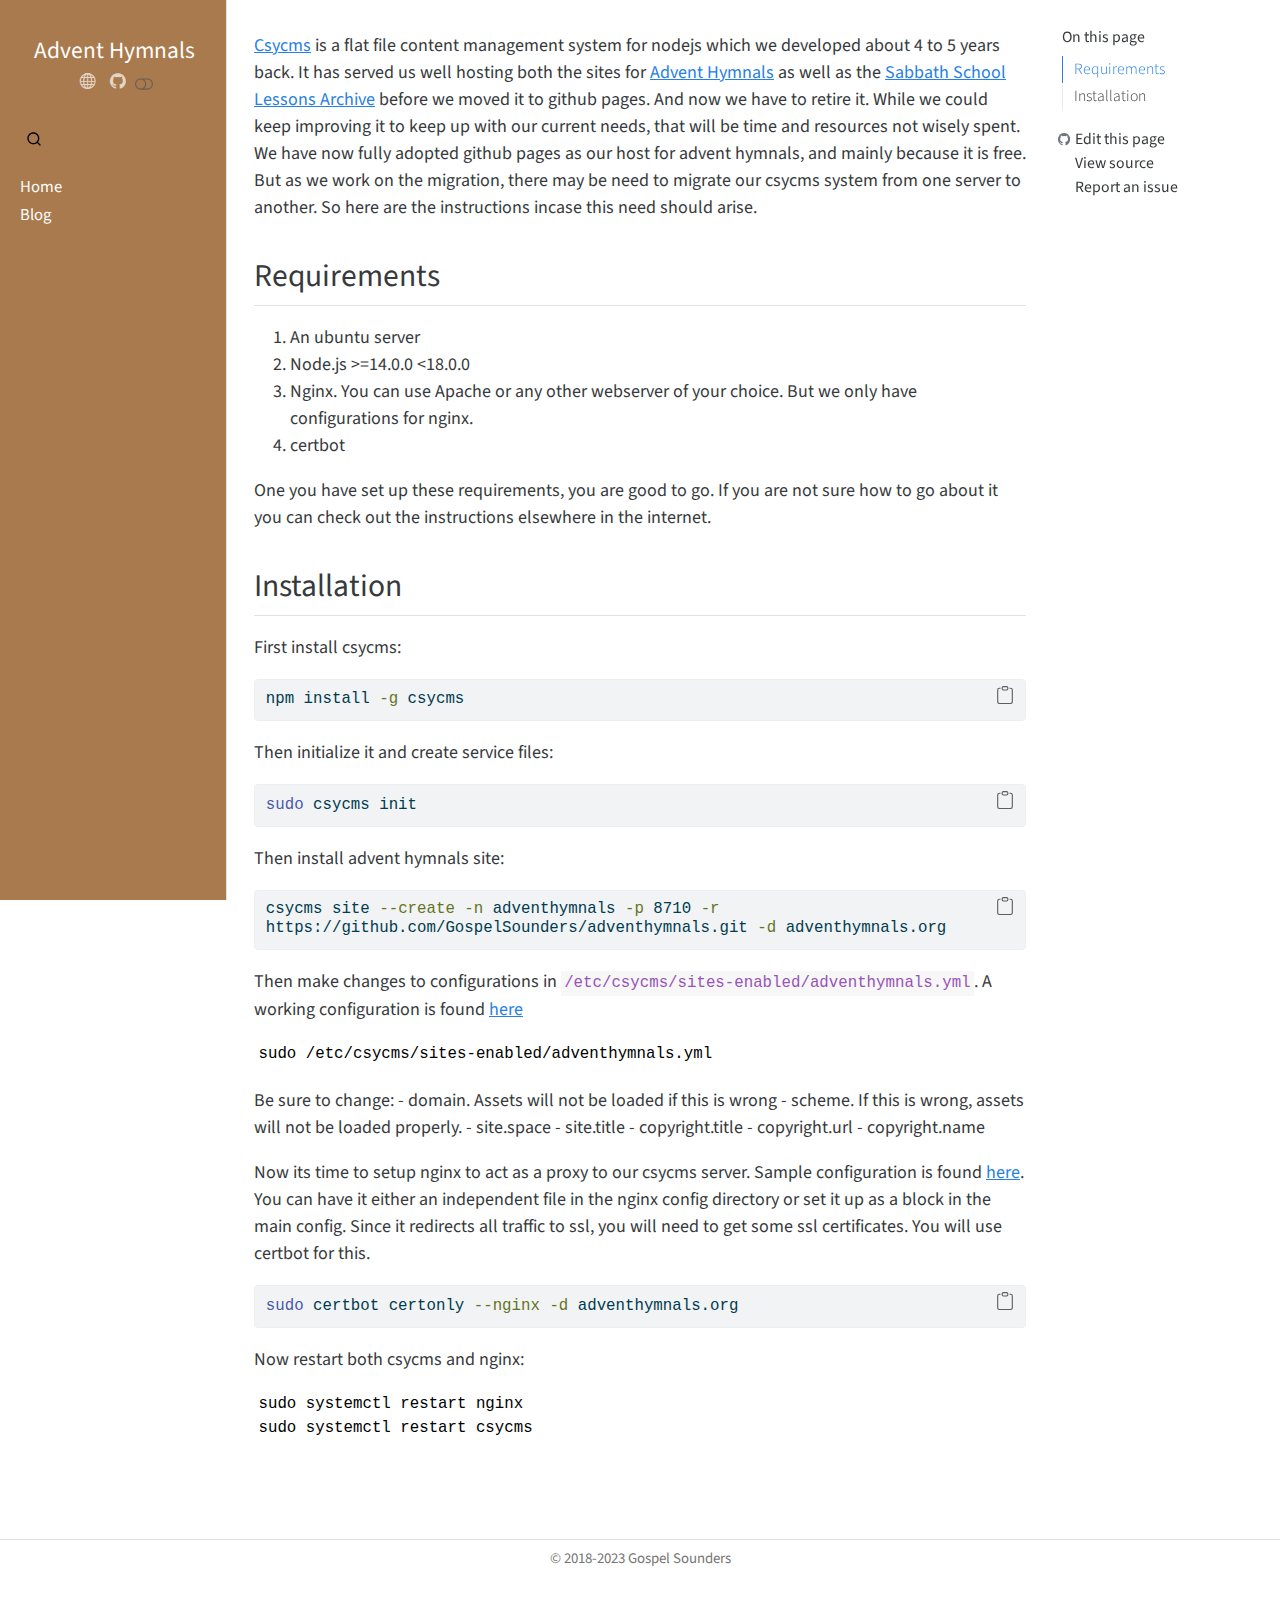
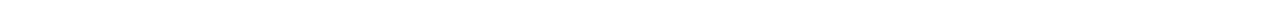
==== blog/hosting-advent-hymnals-in-csycms-server.html @ 0b29c8e1 "Update gh-pages to output generated at" ====
<!DOCTYPE html>
<html xmlns="http://www.w3.org/1999/xhtml" lang="en" xml:lang="en"><head>

<meta charset="utf-8">
<meta name="generator" content="quarto-1.2.335">

<meta name="viewport" content="width=device-width, initial-scale=1.0, user-scalable=yes">

<meta name="author" content="brian">
<meta name="dcterms.date" content="1908-01-01">

<title>Setting up a Csycms Server for Hosting Advent Hymnals</title>
<style>
code{white-space: pre-wrap;}
span.smallcaps{font-variant: small-caps;}
div.columns{display: flex; gap: min(4vw, 1.5em);}
div.column{flex: auto; overflow-x: auto;}
div.hanging-indent{margin-left: 1.5em; text-indent: -1.5em;}
ul.task-list{list-style: none;}
ul.task-list li input[type="checkbox"] {
  width: 0.8em;
  margin: 0 0.8em 0.2em -1.6em;
  vertical-align: middle;
}
pre > code.sourceCode { white-space: pre; position: relative; }
pre > code.sourceCode > span { display: inline-block; line-height: 1.25; }
pre > code.sourceCode > span:empty { height: 1.2em; }
.sourceCode { overflow: visible; }
code.sourceCode > span { color: inherit; text-decoration: inherit; }
div.sourceCode { margin: 1em 0; }
pre.sourceCode { margin: 0; }
@media screen {
div.sourceCode { overflow: auto; }
}
@media print {
pre > code.sourceCode { white-space: pre-wrap; }
pre > code.sourceCode > span { text-indent: -5em; padding-left: 5em; }
}
pre.numberSource code
  { counter-reset: source-line 0; }
pre.numberSource code > span
  { position: relative; left: -4em; counter-increment: source-line; }
pre.numberSource code > span > a:first-child::before
  { content: counter(source-line);
    position: relative; left: -1em; text-align: right; vertical-align: baseline;
    border: none; display: inline-block;
    -webkit-touch-callout: none; -webkit-user-select: none;
    -khtml-user-select: none; -moz-user-select: none;
    -ms-user-select: none; user-select: none;
    padding: 0 4px; width: 4em;
    color: #aaaaaa;
  }
pre.numberSource { margin-left: 3em; border-left: 1px solid #aaaaaa;  padding-left: 4px; }
div.sourceCode
  {   }
@media screen {
pre > code.sourceCode > span > a:first-child::before { text-decoration: underline; }
}
code span.al { color: #ff0000; font-weight: bold; } /* Alert */
code span.an { color: #60a0b0; font-weight: bold; font-style: italic; } /* Annotation */
code span.at { color: #7d9029; } /* Attribute */
code span.bn { color: #40a070; } /* BaseN */
code span.bu { color: #008000; } /* BuiltIn */
code span.cf { color: #007020; font-weight: bold; } /* ControlFlow */
code span.ch { color: #4070a0; } /* Char */
code span.cn { color: #880000; } /* Constant */
code span.co { color: #60a0b0; font-style: italic; } /* Comment */
code span.cv { color: #60a0b0; font-weight: bold; font-style: italic; } /* CommentVar */
code span.do { color: #ba2121; font-style: italic; } /* Documentation */
code span.dt { color: #902000; } /* DataType */
code span.dv { color: #40a070; } /* DecVal */
code span.er { color: #ff0000; font-weight: bold; } /* Error */
code span.ex { } /* Extension */
code span.fl { color: #40a070; } /* Float */
code span.fu { color: #06287e; } /* Function */
code span.im { color: #008000; font-weight: bold; } /* Import */
code span.in { color: #60a0b0; font-weight: bold; font-style: italic; } /* Information */
code span.kw { color: #007020; font-weight: bold; } /* Keyword */
code span.op { color: #666666; } /* Operator */
code span.ot { color: #007020; } /* Other */
code span.pp { color: #bc7a00; } /* Preprocessor */
code span.sc { color: #4070a0; } /* SpecialChar */
code span.ss { color: #bb6688; } /* SpecialString */
code span.st { color: #4070a0; } /* String */
code span.va { color: #19177c; } /* Variable */
code span.vs { color: #4070a0; } /* VerbatimString */
code span.wa { color: #60a0b0; font-weight: bold; font-style: italic; } /* Warning */
</style>


<script src="../site_libs/quarto-nav/quarto-nav.js"></script>
<script src="../site_libs/quarto-nav/headroom.min.js"></script>
<script src="../site_libs/clipboard/clipboard.min.js"></script>
<script src="../site_libs/quarto-search/autocomplete.umd.js"></script>
<script src="../site_libs/quarto-search/fuse.min.js"></script>
<script src="../site_libs/quarto-search/quarto-search.js"></script>
<meta name="quarto:offset" content="../">
<link href="../images/favicon.ico" rel="icon">
<script src="../site_libs/quarto-html/quarto.js"></script>
<script src="../site_libs/quarto-html/popper.min.js"></script>
<script src="../site_libs/quarto-html/tippy.umd.min.js"></script>
<script src="../site_libs/quarto-html/anchor.min.js"></script>
<link href="../site_libs/quarto-html/tippy.css" rel="stylesheet">
<link href="../site_libs/quarto-html/quarto-syntax-highlighting.css" rel="stylesheet" class="quarto-color-scheme" id="quarto-text-highlighting-styles">
<link href="../site_libs/quarto-html/quarto-syntax-highlighting-dark.css" rel="prefetch" class="quarto-color-scheme quarto-color-alternate" id="quarto-text-highlighting-styles">
<script src="../site_libs/bootstrap/bootstrap.min.js"></script>
<link href="../site_libs/bootstrap/bootstrap-icons.css" rel="stylesheet">
<link href="../site_libs/bootstrap/bootstrap.min.css" rel="stylesheet" class="quarto-color-scheme" id="quarto-bootstrap" data-mode="light">
<link href="../site_libs/bootstrap/bootstrap-dark.min.css" rel="prefetch" class="quarto-color-scheme quarto-color-alternate" id="quarto-bootstrap" data-mode="dark">
<script id="quarto-search-options" type="application/json">{
  "location": "navbar",
  "copy-button": true,
  "collapse-after": 3,
  "panel-placement": "end",
  "type": "overlay",
  "limit": 20,
  "language": {
    "search-no-results-text": "No results",
    "search-matching-documents-text": "matching documents",
    "search-copy-link-title": "Copy link to search",
    "search-hide-matches-text": "Hide additional matches",
    "search-more-match-text": "more match in this document",
    "search-more-matches-text": "more matches in this document",
    "search-clear-button-title": "Clear",
    "search-detached-cancel-button-title": "Cancel",
    "search-submit-button-title": "Submit"
  }
}</script>


</head>

<body class="nav-sidebar docked">

<div id="quarto-search-results"></div>
  <header id="quarto-header" class="headroom fixed-top">
  <nav class="quarto-secondary-nav" data-bs-toggle="collapse" data-bs-target="#quarto-sidebar" aria-controls="quarto-sidebar" aria-expanded="false" aria-label="Toggle sidebar navigation" onclick="if (window.quartoToggleHeadroom) { window.quartoToggleHeadroom(); }">
    <div class="container-fluid d-flex justify-content-between">
      <h1 class="quarto-secondary-nav-title">Advent Hymnals</h1>
      <button type="button" class="quarto-btn-toggle btn" aria-label="Show secondary navigation">
        <i class="bi bi-chevron-right"></i>
      </button>
    </div>
  </nav>
</header>
<!-- content -->
<div id="quarto-content" class="quarto-container page-columns page-rows-contents page-layout-article">
<!-- sidebar -->
  <nav id="quarto-sidebar" class="sidebar collapse sidebar-navigation docked overflow-auto">
    <div class="pt-lg-2 mt-2 text-center sidebar-header">
    <div class="sidebar-title mb-0 py-0">
      <a href="../">Advent Hymnals</a> 
        <div class="sidebar-tools-main tools-wide">
    <a href="https://gospelsounders.org" title="Gospel Sounders" class="sidebar-tool px-1"><i class="bi bi-globe"></i></a>
    <a href="https://github.com/adventhymnals" title="Advent Hymnals" class="sidebar-tool px-1"><i class="bi bi-github"></i></a>
  <a href="" class="quarto-color-scheme-toggle sidebar-tool" onclick="window.quartoToggleColorScheme(); return false;" title="Toggle dark mode"><i class="bi"></i></a>
</div>
    </div>
      </div>
      <div class="mt-2 flex-shrink-0 align-items-center">
        <div class="sidebar-search">
        <div id="quarto-search" class="" title="Search"></div>
        </div>
      </div>
    <div class="sidebar-menu-container"> 
    <ul class="list-unstyled mt-1">
        <li class="sidebar-item">
  <div class="sidebar-item-container"> 
  <a href="../index.html" class="sidebar-item-text sidebar-link">Home</a>
  </div>
</li>
        <li class="sidebar-item">
  <div class="sidebar-item-container"> 
  <a href="../blog" class="sidebar-item-text sidebar-link">Blog</a>
  </div>
</li>
    </ul>
    </div>
</nav>
<!-- margin-sidebar -->
    <div id="quarto-margin-sidebar" class="sidebar margin-sidebar">
        <nav id="TOC" role="doc-toc" class="toc-active">
    <h2 id="toc-title">On this page</h2>
   
  <ul>
  <li><a href="#requirements" id="toc-requirements" class="nav-link active" data-scroll-target="#requirements">Requirements</a></li>
  <li><a href="#installation" id="toc-installation" class="nav-link" data-scroll-target="#installation">Installation</a></li>
  </ul>
<div class="toc-actions"><div><i class="bi bi-github"></i></div><div class="action-links"><p><a href="https://github.com/adventhymnals/v3/edit/main/blog/hosting-advent-hymnals-in-csycms-server.md" class="toc-action">Edit this page</a></p><p><a href="https://github.com/adventhymnals/v3/blob/main/blog/hosting-advent-hymnals-in-csycms-server.md" class="toc-action">View source</a></p><p><a href="https://github.com/adventhymnals/v3/issues/new" class="toc-action">Report an issue</a></p></div></div></nav>
    </div>
<!-- main -->
<main class="content" id="quarto-document-content">



<p><a href="https://github.com/csymapp/csycms-cli">Csycms</a> is a flat file content management system for nodejs which we developed about 4 to 5 years back. It has served us well hosting both the sites for <a href="https://adventhymnals.org">Advent Hymnals</a> as well as the <a href="https://sabbathschool.github.io/">Sabbath School Lessons Archive</a> before we moved it to github pages. And now we have to retire it. While we could keep improving it to keep up with our current needs, that will be time and resources not wisely spent. We have now fully adopted github pages as our host for advent hymnals, and mainly because it is free. But as we work on the migration, there may be need to migrate our csycms system from one server to another. So here are the instructions incase this need should arise.</p>
<section id="requirements" class="level2">
<h2 class="anchored" data-anchor-id="requirements">Requirements</h2>
<ol type="1">
<li>An ubuntu server</li>
<li>Node.js &gt;=14.0.0 &lt;18.0.0</li>
<li>Nginx. You can use Apache or any other webserver of your choice. But we only have configurations for nginx.</li>
<li>certbot</li>
</ol>
<p>One you have set up these requirements, you are good to go. If you are not sure how to go about it you can check out the instructions elsewhere in the internet.</p>
</section>
<section id="installation" class="level2">
<h2 class="anchored" data-anchor-id="installation">Installation</h2>
<p>First install csycms:</p>
<div class="sourceCode" id="cb1"><pre class="sourceCode bash code-with-copy"><code class="sourceCode bash"><span id="cb1-1"><a href="#cb1-1" aria-hidden="true" tabindex="-1"></a><span class="ex">npm</span> install <span class="at">-g</span> csycms</span></code><button title="Copy to Clipboard" class="code-copy-button"><i class="bi"></i></button></pre></div>
<p>Then initialize it and create service files:</p>
<div class="sourceCode" id="cb2"><pre class="sourceCode bash code-with-copy"><code class="sourceCode bash"><span id="cb2-1"><a href="#cb2-1" aria-hidden="true" tabindex="-1"></a><span class="fu">sudo</span> csycms init</span></code><button title="Copy to Clipboard" class="code-copy-button"><i class="bi"></i></button></pre></div>
<p>Then install advent hymnals site:</p>
<div class="sourceCode" id="cb3"><pre class="sourceCode bash code-with-copy"><code class="sourceCode bash"><span id="cb3-1"><a href="#cb3-1" aria-hidden="true" tabindex="-1"></a><span class="ex">csycms</span> site <span class="at">--create</span> <span class="at">-n</span> adventhymnals <span class="at">-p</span> 8710 <span class="at">-r</span> https://github.com/GospelSounders/adventhymnals.git <span class="at">-d</span> adventhymnals.org</span></code><button title="Copy to Clipboard" class="code-copy-button"><i class="bi"></i></button></pre></div>
<p>Then make changes to configurations in <code>/etc/csycms/sites-enabled/adventhymnals.yml</code>. A working configuration is found <a href="https://github.com/adventHymnals/resources/blob/master/configurations/adventhymnals.yml">here</a></p>
<pre><code>sudo /etc/csycms/sites-enabled/adventhymnals.yml</code></pre>
<p>Be sure to change: - domain. Assets will not be loaded if this is wrong - scheme. If this is wrong, assets will not be loaded properly. - site.space - site.title - copyright.title - copyright.url - copyright.name</p>
<p>Now its time to setup nginx to act as a proxy to our csycms server. Sample configuration is found <a href="https://github.com/adventHymnals/resources/blob/master/configurations/adventhymnals-nginxconfiguration">here</a>. You can have it either an independent file in the nginx config directory or set it up as a block in the main config. Since it redirects all traffic to ssl, you will need to get some ssl certificates. You will use certbot for this.</p>
<div class="sourceCode" id="cb5"><pre class="sourceCode bash code-with-copy"><code class="sourceCode bash"><span id="cb5-1"><a href="#cb5-1" aria-hidden="true" tabindex="-1"></a><span class="fu">sudo</span> certbot certonly <span class="at">--nginx</span> <span class="at">-d</span> adventhymnals.org</span></code><button title="Copy to Clipboard" class="code-copy-button"><i class="bi"></i></button></pre></div>
<p>Now restart both csycms and nginx:</p>
<pre><code>sudo systemctl restart nginx
sudo systemctl restart csycms</code></pre>


</section>

</main> <!-- /main -->
<script id="quarto-html-after-body" type="application/javascript">
window.document.addEventListener("DOMContentLoaded", function (event) {
  const toggleBodyColorMode = (bsSheetEl) => {
    const mode = bsSheetEl.getAttribute("data-mode");
    const bodyEl = window.document.querySelector("body");
    if (mode === "dark") {
      bodyEl.classList.add("quarto-dark");
      bodyEl.classList.remove("quarto-light");
    } else {
      bodyEl.classList.add("quarto-light");
      bodyEl.classList.remove("quarto-dark");
    }
  }
  const toggleBodyColorPrimary = () => {
    const bsSheetEl = window.document.querySelector("link#quarto-bootstrap");
    if (bsSheetEl) {
      toggleBodyColorMode(bsSheetEl);
    }
  }
  toggleBodyColorPrimary();  
  const disableStylesheet = (stylesheets) => {
    for (let i=0; i < stylesheets.length; i++) {
      const stylesheet = stylesheets[i];
      stylesheet.rel = 'prefetch';
    }
  }
  const enableStylesheet = (stylesheets) => {
    for (let i=0; i < stylesheets.length; i++) {
      const stylesheet = stylesheets[i];
      stylesheet.rel = 'stylesheet';
    }
  }
  const manageTransitions = (selector, allowTransitions) => {
    const els = window.document.querySelectorAll(selector);
    for (let i=0; i < els.length; i++) {
      const el = els[i];
      if (allowTransitions) {
        el.classList.remove('notransition');
      } else {
        el.classList.add('notransition');
      }
    }
  }
  const toggleColorMode = (alternate) => {
    // Switch the stylesheets
    const alternateStylesheets = window.document.querySelectorAll('link.quarto-color-scheme.quarto-color-alternate');
    manageTransitions('#quarto-margin-sidebar .nav-link', false);
    if (alternate) {
      enableStylesheet(alternateStylesheets);
      for (const sheetNode of alternateStylesheets) {
        if (sheetNode.id === "quarto-bootstrap") {
          toggleBodyColorMode(sheetNode);
        }
      }
    } else {
      disableStylesheet(alternateStylesheets);
      toggleBodyColorPrimary();
    }
    manageTransitions('#quarto-margin-sidebar .nav-link', true);
    // Switch the toggles
    const toggles = window.document.querySelectorAll('.quarto-color-scheme-toggle');
    for (let i=0; i < toggles.length; i++) {
      const toggle = toggles[i];
      if (toggle) {
        if (alternate) {
          toggle.classList.add("alternate");     
        } else {
          toggle.classList.remove("alternate");
        }
      }
    }
    // Hack to workaround the fact that safari doesn't
    // properly recolor the scrollbar when toggling (#1455)
    if (navigator.userAgent.indexOf('Safari') > 0 && navigator.userAgent.indexOf('Chrome') == -1) {
      manageTransitions("body", false);
      window.scrollTo(0, 1);
      setTimeout(() => {
        window.scrollTo(0, 0);
        manageTransitions("body", true);
      }, 40);  
    }
  }
  const isFileUrl = () => { 
    return window.location.protocol === 'file:';
  }
  const hasAlternateSentinel = () => {  
    let styleSentinel = getColorSchemeSentinel();
    if (styleSentinel !== null) {
      return styleSentinel === "alternate";
    } else {
      return false;
    }
  }
  const setStyleSentinel = (alternate) => {
    const value = alternate ? "alternate" : "default";
    if (!isFileUrl()) {
      window.localStorage.setItem("quarto-color-scheme", value);
    } else {
      localAlternateSentinel = value;
    }
  }
  const getColorSchemeSentinel = () => {
    if (!isFileUrl()) {
      const storageValue = window.localStorage.getItem("quarto-color-scheme");
      return storageValue != null ? storageValue : localAlternateSentinel;
    } else {
      return localAlternateSentinel;
    }
  }
  let localAlternateSentinel = 'default';
  // Dark / light mode switch
  window.quartoToggleColorScheme = () => {
    // Read the current dark / light value 
    let toAlternate = !hasAlternateSentinel();
    toggleColorMode(toAlternate);
    setStyleSentinel(toAlternate);
  };
  // Ensure there is a toggle, if there isn't float one in the top right
  if (window.document.querySelector('.quarto-color-scheme-toggle') === null) {
    const a = window.document.createElement('a');
    a.classList.add('top-right');
    a.classList.add('quarto-color-scheme-toggle');
    a.href = "";
    a.onclick = function() { try { window.quartoToggleColorScheme(); } catch {} return false; };
    const i = window.document.createElement("i");
    i.classList.add('bi');
    a.appendChild(i);
    window.document.body.appendChild(a);
  }
  // Switch to dark mode if need be
  if (hasAlternateSentinel()) {
    toggleColorMode(true);
  } else {
    toggleColorMode(false);
  }
  const icon = "";
  const anchorJS = new window.AnchorJS();
  anchorJS.options = {
    placement: 'right',
    icon: icon
  };
  anchorJS.add('.anchored');
  const clipboard = new window.ClipboardJS('.code-copy-button', {
    target: function(trigger) {
      return trigger.previousElementSibling;
    }
  });
  clipboard.on('success', function(e) {
    // button target
    const button = e.trigger;
    // don't keep focus
    button.blur();
    // flash "checked"
    button.classList.add('code-copy-button-checked');
    var currentTitle = button.getAttribute("title");
    button.setAttribute("title", "Copied!");
    let tooltip;
    if (window.bootstrap) {
      button.setAttribute("data-bs-toggle", "tooltip");
      button.setAttribute("data-bs-placement", "left");
      button.setAttribute("data-bs-title", "Copied!");
      tooltip = new bootstrap.Tooltip(button, 
        { trigger: "manual", 
          customClass: "code-copy-button-tooltip",
          offset: [0, -8]});
      tooltip.show();    
    }
    setTimeout(function() {
      if (tooltip) {
        tooltip.hide();
        button.removeAttribute("data-bs-title");
        button.removeAttribute("data-bs-toggle");
        button.removeAttribute("data-bs-placement");
      }
      button.setAttribute("title", currentTitle);
      button.classList.remove('code-copy-button-checked');
    }, 1000);
    // clear code selection
    e.clearSelection();
  });
  function tippyHover(el, contentFn) {
    const config = {
      allowHTML: true,
      content: contentFn,
      maxWidth: 500,
      delay: 100,
      arrow: false,
      appendTo: function(el) {
          return el.parentElement;
      },
      interactive: true,
      interactiveBorder: 10,
      theme: 'quarto',
      placement: 'bottom-start'
    };
    window.tippy(el, config); 
  }
  const noterefs = window.document.querySelectorAll('a[role="doc-noteref"]');
  for (var i=0; i<noterefs.length; i++) {
    const ref = noterefs[i];
    tippyHover(ref, function() {
      // use id or data attribute instead here
      let href = ref.getAttribute('data-footnote-href') || ref.getAttribute('href');
      try { href = new URL(href).hash; } catch {}
      const id = href.replace(/^#\/?/, "");
      const note = window.document.getElementById(id);
      return note.innerHTML;
    });
  }
  const findCites = (el) => {
    const parentEl = el.parentElement;
    if (parentEl) {
      const cites = parentEl.dataset.cites;
      if (cites) {
        return {
          el,
          cites: cites.split(' ')
        };
      } else {
        return findCites(el.parentElement)
      }
    } else {
      return undefined;
    }
  };
  var bibliorefs = window.document.querySelectorAll('a[role="doc-biblioref"]');
  for (var i=0; i<bibliorefs.length; i++) {
    const ref = bibliorefs[i];
    const citeInfo = findCites(ref);
    if (citeInfo) {
      tippyHover(citeInfo.el, function() {
        var popup = window.document.createElement('div');
        citeInfo.cites.forEach(function(cite) {
          var citeDiv = window.document.createElement('div');
          citeDiv.classList.add('hanging-indent');
          citeDiv.classList.add('csl-entry');
          var biblioDiv = window.document.getElementById('ref-' + cite);
          if (biblioDiv) {
            citeDiv.innerHTML = biblioDiv.innerHTML;
          }
          popup.appendChild(citeDiv);
        });
        return popup.innerHTML;
      });
    }
  }
});
</script>
</div> <!-- /content -->
<footer class="footer">
  <div class="nav-footer">
      <div class="nav-footer-center">© 2018-2023 Gospel Sounders</div>
  </div>
</footer>



</body></html>
---- site_libs/quarto-html/tippy.css ----
.tippy-box[data-animation=fade][data-state=hidden]{opacity:0}[data-tippy-root]{max-width:calc(100vw - 10px)}.tippy-box{position:relative;background-color:#333;color:#fff;border-radius:4px;font-size:14px;line-height:1.4;white-space:normal;outline:0;transition-property:transform,visibility,opacity}.tippy-box[data-placement^=top]>.tippy-arrow{bottom:0}.tippy-box[data-placement^=top]>.tippy-arrow:before{bottom:-7px;left:0;border-width:8px 8px 0;border-top-color:initial;transform-origin:center top}.tippy-box[data-placement^=bottom]>.tippy-arrow{top:0}.tippy-box[data-placement^=bottom]>.tippy-arrow:before{top:-7px;left:0;border-width:0 8px 8px;border-bottom-color:initial;transform-origin:center bottom}.tippy-box[data-placement^=left]>.tippy-arrow{right:0}.tippy-box[data-placement^=left]>.tippy-arrow:before{border-width:8px 0 8px 8px;border-left-color:initial;right:-7px;transform-origin:center left}.tippy-box[data-placement^=right]>.tippy-arrow{left:0}.tippy-box[data-placement^=right]>.tippy-arrow:before{left:-7px;border-width:8px 8px 8px 0;border-right-color:initial;transform-origin:center right}.tippy-box[data-inertia][data-state=visible]{transition-timing-function:cubic-bezier(.54,1.5,.38,1.11)}.tippy-arrow{width:16px;height:16px;color:#333}.tippy-arrow:before{content:"";position:absolute;border-color:transparent;border-style:solid}.tippy-content{position:relative;padding:5px 9px;z-index:1}
---- site_libs/quarto-html/quarto-syntax-highlighting.css ----
/* quarto syntax highlight colors */
:root {
  --quarto-hl-ot-color: #003B4F;
  --quarto-hl-at-color: #657422;
  --quarto-hl-ss-color: #20794D;
  --quarto-hl-an-color: #5E5E5E;
  --quarto-hl-fu-color: #4758AB;
  --quarto-hl-st-color: #20794D;
  --quarto-hl-cf-color: #003B4F;
  --quarto-hl-op-color: #5E5E5E;
  --quarto-hl-er-color: #AD0000;
  --quarto-hl-bn-color: #AD0000;
  --quarto-hl-al-color: #AD0000;
  --quarto-hl-va-color: #111111;
  --quarto-hl-bu-color: inherit;
  --quarto-hl-ex-color: inherit;
  --quarto-hl-pp-color: #AD0000;
  --quarto-hl-in-color: #5E5E5E;
  --quarto-hl-vs-color: #20794D;
  --quarto-hl-wa-color: #5E5E5E;
  --quarto-hl-do-color: #5E5E5E;
  --quarto-hl-im-color: #00769E;
  --quarto-hl-ch-color: #20794D;
  --quarto-hl-dt-color: #AD0000;
  --quarto-hl-fl-color: #AD0000;
  --quarto-hl-co-color: #5E5E5E;
  --quarto-hl-cv-color: #5E5E5E;
  --quarto-hl-cn-color: #8f5902;
  --quarto-hl-sc-color: #5E5E5E;
  --quarto-hl-dv-color: #AD0000;
  --quarto-hl-kw-color: #003B4F;
}

/* other quarto variables */
:root {
  --quarto-font-monospace: SFMono-Regular, Menlo, Monaco, Consolas, "Liberation Mono", "Courier New", monospace;
}

pre > code.sourceCode > span {
  color: #003B4F;
}

code span {
  color: #003B4F;
}

code.sourceCode > span {
  color: #003B4F;
}

div.sourceCode,
div.sourceCode pre.sourceCode {
  color: #003B4F;
}

code span.ot {
  color: #003B4F;
}

code span.at {
  color: #657422;
}

code span.ss {
  color: #20794D;
}

code span.an {
  color: #5E5E5E;
}

code span.fu {
  color: #4758AB;
}

code span.st {
  color: #20794D;
}

code span.cf {
  color: #003B4F;
}

code span.op {
  color: #5E5E5E;
}

code span.er {
  color: #AD0000;
}

code span.bn {
  color: #AD0000;
}

code span.al {
  color: #AD0000;
}

code span.va {
  color: #111111;
}

code span.pp {
  color: #AD0000;
}

code span.in {
  color: #5E5E5E;
}

code span.vs {
  color: #20794D;
}

code span.wa {
  color: #5E5E5E;
  font-style: italic;
}

code span.do {
  color: #5E5E5E;
  font-style: italic;
}

code span.im {
  color: #00769E;
}

code span.ch {
  color: #20794D;
}

code span.dt {
  color: #AD0000;
}

code span.fl {
  color: #AD0000;
}

code span.co {
  color: #5E5E5E;
}

code span.cv {
  color: #5E5E5E;
  font-style: italic;
}

code span.cn {
  color: #8f5902;
}

code span.sc {
  color: #5E5E5E;
}

code span.dv {
  color: #AD0000;
}

code span.kw {
  color: #003B4F;
}

.prevent-inlining {
  content: "</";
}

/*# sourceMappingURL=debc5d5d77c3f9108843748ff7464032.css.map */
---- site_libs/quarto-html/quarto-syntax-highlighting-dark.css ----
/* quarto syntax highlight colors */
:root {
  --quarto-hl-al-color: #f07178;
  --quarto-hl-an-color: #d4d0ab;
  --quarto-hl-at-color: #00e0e0;
  --quarto-hl-bn-color: #d4d0ab;
  --quarto-hl-bu-color: #abe338;
  --quarto-hl-ch-color: #abe338;
  --quarto-hl-co-color: #f8f8f2;
  --quarto-hl-cv-color: #ffd700;
  --quarto-hl-cn-color: #ffd700;
  --quarto-hl-cf-color: #ffa07a;
  --quarto-hl-dt-color: #ffa07a;
  --quarto-hl-dv-color: #d4d0ab;
  --quarto-hl-do-color: #f8f8f2;
  --quarto-hl-er-color: #f07178;
  --quarto-hl-ex-color: #00e0e0;
  --quarto-hl-fl-color: #d4d0ab;
  --quarto-hl-fu-color: #ffa07a;
  --quarto-hl-im-color: #abe338;
  --quarto-hl-in-color: #d4d0ab;
  --quarto-hl-kw-color: #ffa07a;
  --quarto-hl-op-color: #ffa07a;
  --quarto-hl-ot-color: #00e0e0;
  --quarto-hl-pp-color: #dcc6e0;
  --quarto-hl-re-color: #00e0e0;
  --quarto-hl-sc-color: #abe338;
  --quarto-hl-ss-color: #abe338;
  --quarto-hl-st-color: #abe338;
  --quarto-hl-va-color: #00e0e0;
  --quarto-hl-vs-color: #abe338;
  --quarto-hl-wa-color: #dcc6e0;
}

/* other quarto variables */
:root {
  --quarto-font-monospace: SFMono-Regular, Menlo, Monaco, Consolas, "Liberation Mono", "Courier New", monospace;
}

code span.al {
  font-weight: bold;
  color: #f07178;
}

code span.an {
  color: #d4d0ab;
}

code span.at {
  color: #00e0e0;
}

code span.bn {
  color: #d4d0ab;
}

code span.bu {
  color: #abe338;
}

code span.ch {
  color: #abe338;
}

code span.co {
  font-style: italic;
  color: #f8f8f2;
}

code span.cv {
  color: #ffd700;
}

code span.cn {
  color: #ffd700;
}

code span.cf {
  font-weight: bold;
  color: #ffa07a;
}

code span.dt {
  color: #ffa07a;
}

code span.dv {
  color: #d4d0ab;
}

code span.do {
  color: #f8f8f2;
}

code span.er {
  color: #f07178;
  text-decoration: underline;
}

code span.ex {
  font-weight: bold;
  color: #00e0e0;
}

code span.fl {
  color: #d4d0ab;
}

code span.fu {
  color: #ffa07a;
}

code span.im {
  color: #abe338;
}

code span.in {
  color: #d4d0ab;
}

code span.kw {
  font-weight: bold;
  color: #ffa07a;
}

pre > code.sourceCode > span {
  color: #f8f8f2;
}

code span {
  color: #f8f8f2;
}

code.sourceCode > span {
  color: #f8f8f2;
}

div.sourceCode,
div.sourceCode pre.sourceCode {
  color: #f8f8f2;
}

code span.op {
  color: #ffa07a;
}

code span.ot {
  color: #00e0e0;
}

code span.pp {
  color: #dcc6e0;
}

code span.re {
  color: #00e0e0;
}

code span.sc {
  color: #abe338;
}

code span.ss {
  color: #abe338;
}

code span.st {
  color: #abe338;
}

code span.va {
  color: #00e0e0;
}

code span.vs {
  color: #abe338;
}

code span.wa {
  color: #dcc6e0;
}

.prevent-inlining {
  content: "</";
}

/*# sourceMappingURL=935a306eefa94366c21e1a970dddb765.css.map */
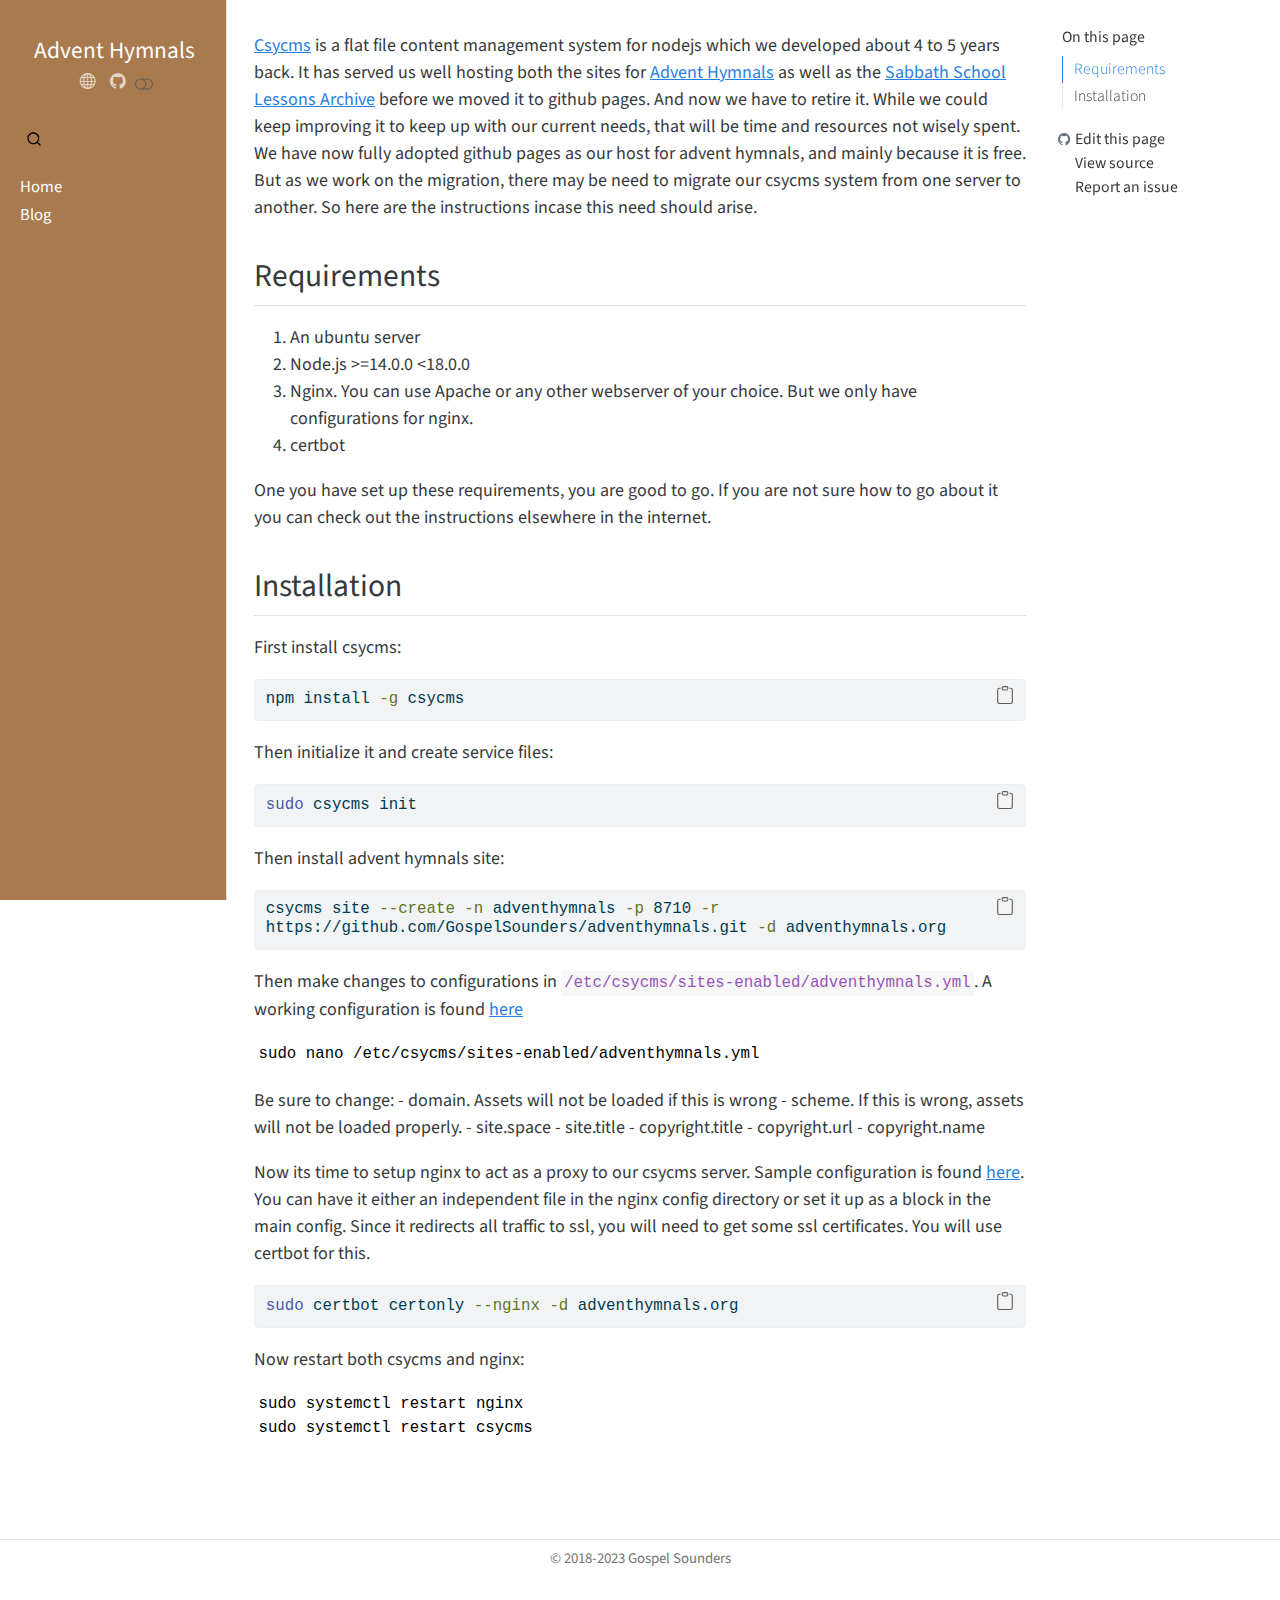
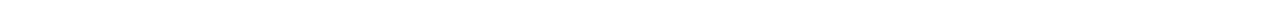
==== commit 9ffb8442: "Update gh-pages to output generated at" ====
--- a/blog/hosting-advent-hymnals-in-csycms-server.html
+++ b/blog/hosting-advent-hymnals-in-csycms-server.html
@@ -2,7 +2,7 @@
 <html xmlns="http://www.w3.org/1999/xhtml" lang="en" xml:lang="en"><head>
 
 <meta charset="utf-8">
-<meta name="generator" content="quarto-1.2.335">
+<meta name="generator" content="quarto-1.2.475">
 
 <meta name="viewport" content="width=device-width, initial-scale=1.0, user-scalable=yes">
 
@@ -213,7 +213,7 @@
 <p>Then install advent hymnals site:</p>
 <div class="sourceCode" id="cb3"><pre class="sourceCode bash code-with-copy"><code class="sourceCode bash"><span id="cb3-1"><a href="#cb3-1" aria-hidden="true" tabindex="-1"></a><span class="ex">csycms</span> site <span class="at">--create</span> <span class="at">-n</span> adventhymnals <span class="at">-p</span> 8710 <span class="at">-r</span> https://github.com/GospelSounders/adventhymnals.git <span class="at">-d</span> adventhymnals.org</span></code><button title="Copy to Clipboard" class="code-copy-button"><i class="bi"></i></button></pre></div>
 <p>Then make changes to configurations in <code>/etc/csycms/sites-enabled/adventhymnals.yml</code>. A working configuration is found <a href="https://github.com/adventHymnals/resources/blob/master/configurations/adventhymnals.yml">here</a></p>
-<pre><code>sudo /etc/csycms/sites-enabled/adventhymnals.yml</code></pre>
+<pre><code>sudo nano /etc/csycms/sites-enabled/adventhymnals.yml</code></pre>
 <p>Be sure to change: - domain. Assets will not be loaded if this is wrong - scheme. If this is wrong, assets will not be loaded properly. - site.space - site.title - copyright.title - copyright.url - copyright.name</p>
 <p>Now its time to setup nginx to act as a proxy to our csycms server. Sample configuration is found <a href="https://github.com/adventHymnals/resources/blob/master/configurations/adventhymnals-nginxconfiguration">here</a>. You can have it either an independent file in the nginx config directory or set it up as a block in the main config. Since it redirects all traffic to ssl, you will need to get some ssl certificates. You will use certbot for this.</p>
 <div class="sourceCode" id="cb5"><pre class="sourceCode bash code-with-copy"><code class="sourceCode bash"><span id="cb5-1"><a href="#cb5-1" aria-hidden="true" tabindex="-1"></a><span class="fu">sudo</span> certbot certonly <span class="at">--nginx</span> <span class="at">-d</span> adventhymnals.org</span></code><button title="Copy to Clipboard" class="code-copy-button"><i class="bi"></i></button></pre></div>
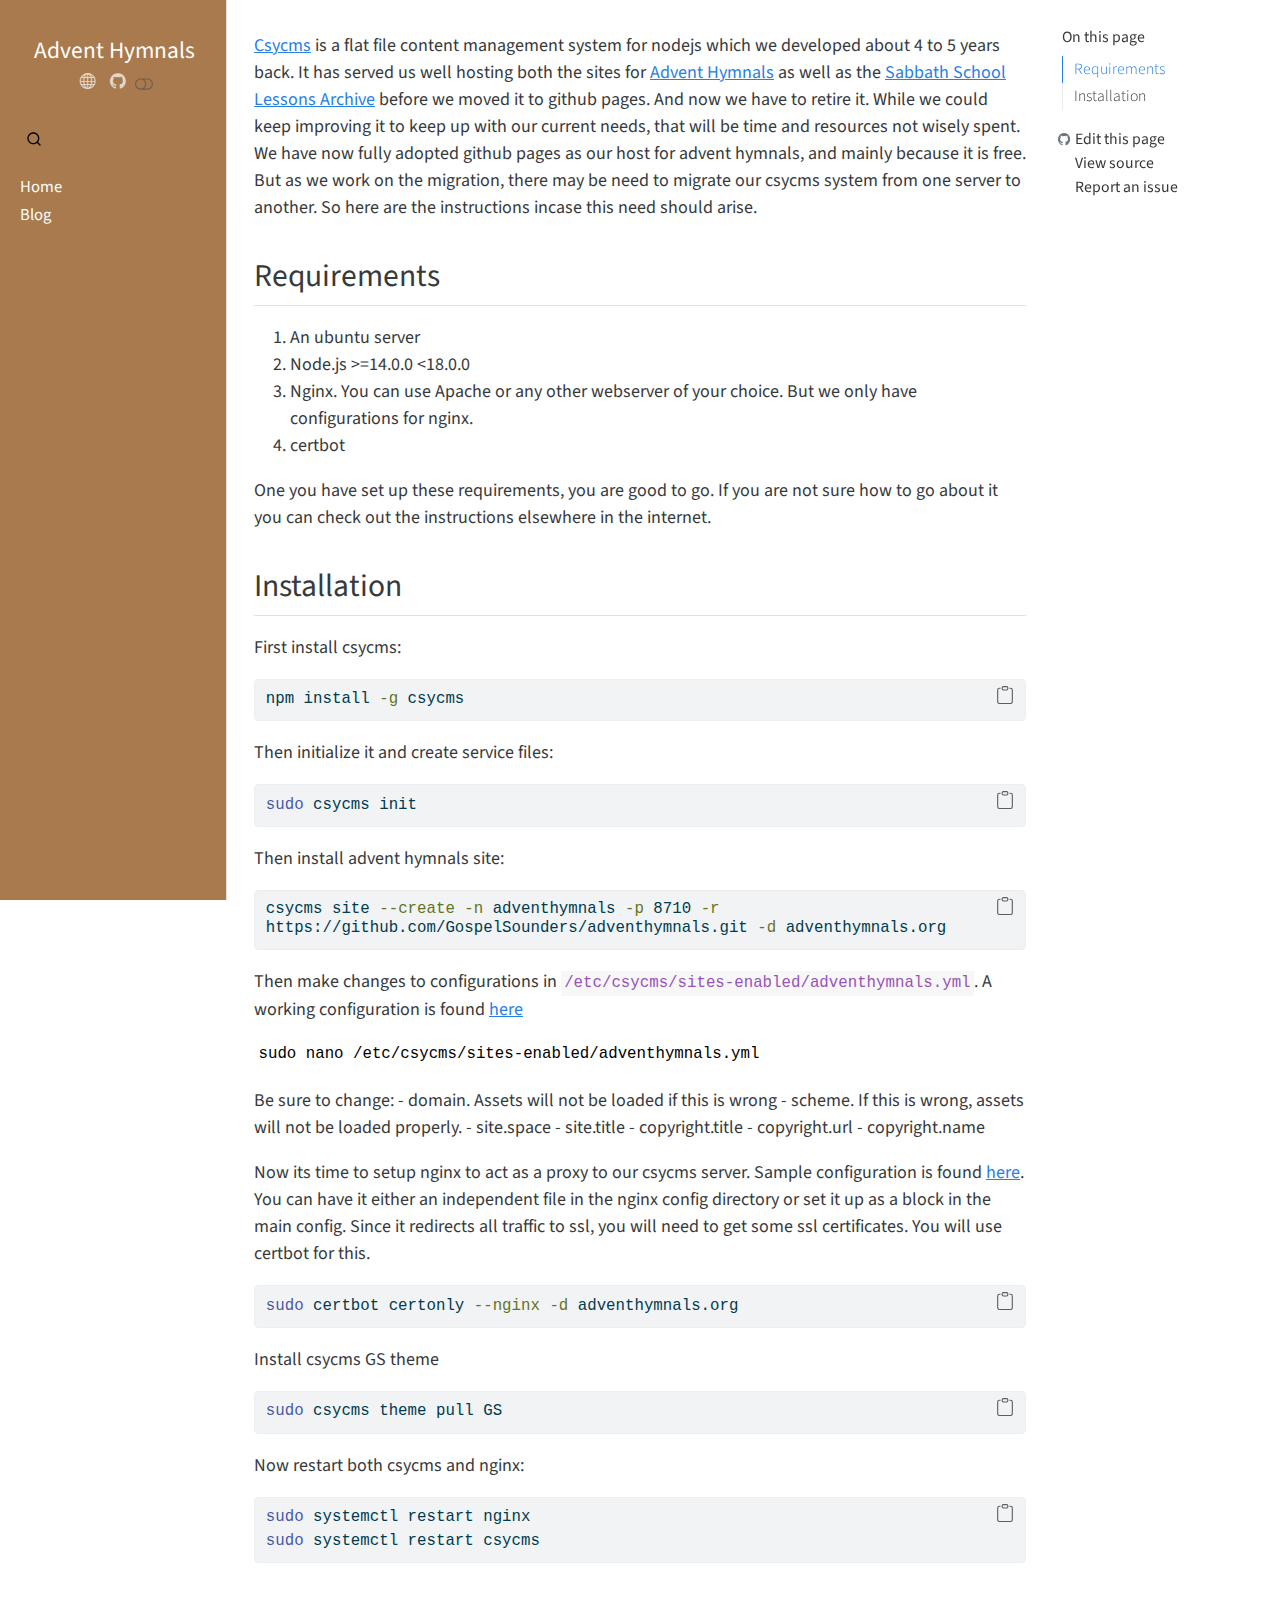
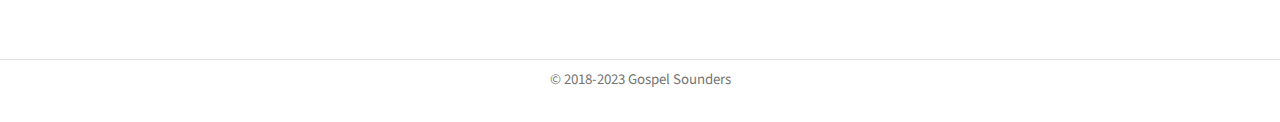
==== commit d5685b1a: "Update gh-pages to output generated at" ====
--- a/blog/hosting-advent-hymnals-in-csycms-server.html
+++ b/blog/hosting-advent-hymnals-in-csycms-server.html
@@ -217,9 +217,11 @@
 <p>Be sure to change: - domain. Assets will not be loaded if this is wrong - scheme. If this is wrong, assets will not be loaded properly. - site.space - site.title - copyright.title - copyright.url - copyright.name</p>
 <p>Now its time to setup nginx to act as a proxy to our csycms server. Sample configuration is found <a href="https://github.com/adventHymnals/resources/blob/master/configurations/adventhymnals-nginxconfiguration">here</a>. You can have it either an independent file in the nginx config directory or set it up as a block in the main config. Since it redirects all traffic to ssl, you will need to get some ssl certificates. You will use certbot for this.</p>
 <div class="sourceCode" id="cb5"><pre class="sourceCode bash code-with-copy"><code class="sourceCode bash"><span id="cb5-1"><a href="#cb5-1" aria-hidden="true" tabindex="-1"></a><span class="fu">sudo</span> certbot certonly <span class="at">--nginx</span> <span class="at">-d</span> adventhymnals.org</span></code><button title="Copy to Clipboard" class="code-copy-button"><i class="bi"></i></button></pre></div>
+<p>Install csycms GS theme</p>
+<div class="sourceCode" id="cb6"><pre class="sourceCode bash code-with-copy"><code class="sourceCode bash"><span id="cb6-1"><a href="#cb6-1" aria-hidden="true" tabindex="-1"></a><span class="fu">sudo</span> csycms theme pull GS</span></code><button title="Copy to Clipboard" class="code-copy-button"><i class="bi"></i></button></pre></div>
 <p>Now restart both csycms and nginx:</p>
-<pre><code>sudo systemctl restart nginx
-sudo systemctl restart csycms</code></pre>
+<div class="sourceCode" id="cb7"><pre class="sourceCode bash code-with-copy"><code class="sourceCode bash"><span id="cb7-1"><a href="#cb7-1" aria-hidden="true" tabindex="-1"></a><span class="fu">sudo</span> systemctl restart nginx</span>
+<span id="cb7-2"><a href="#cb7-2" aria-hidden="true" tabindex="-1"></a><span class="fu">sudo</span> systemctl restart csycms</span></code><button title="Copy to Clipboard" class="code-copy-button"><i class="bi"></i></button></pre></div>
 
 
 </section>
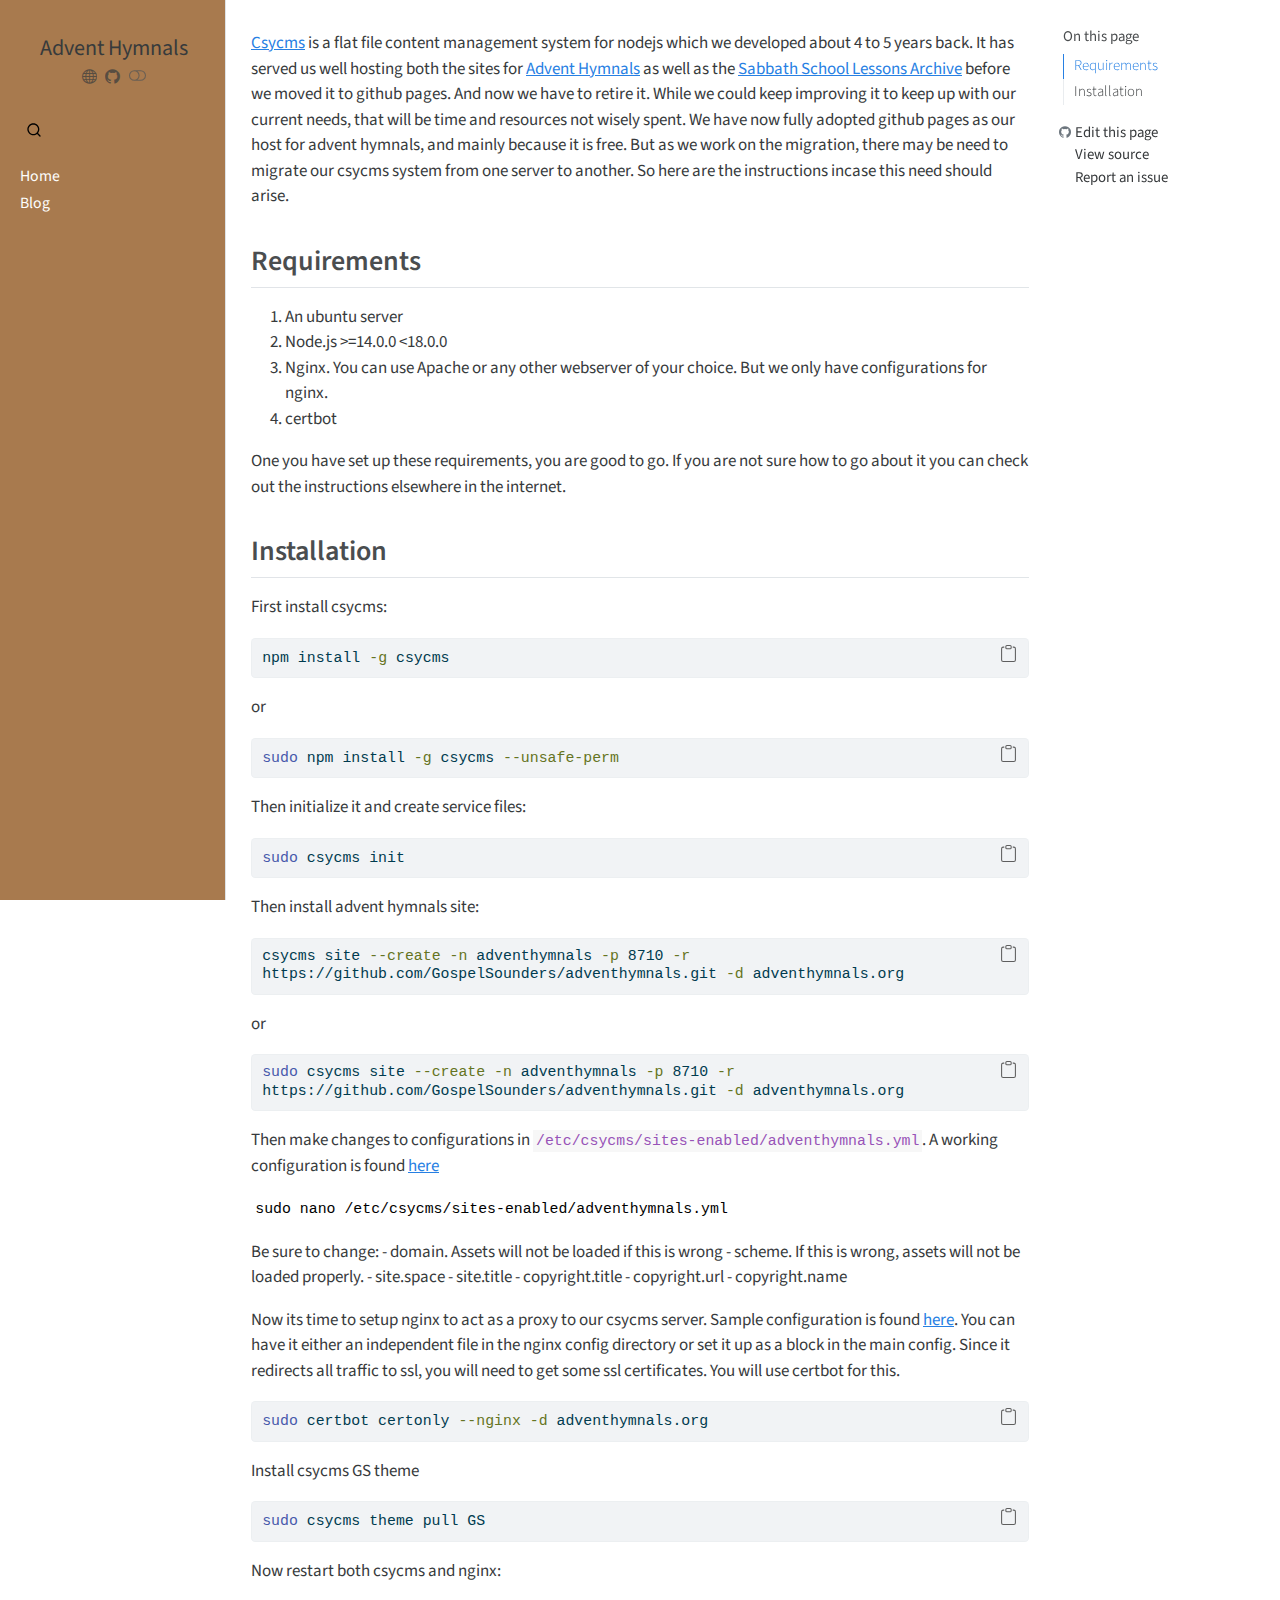
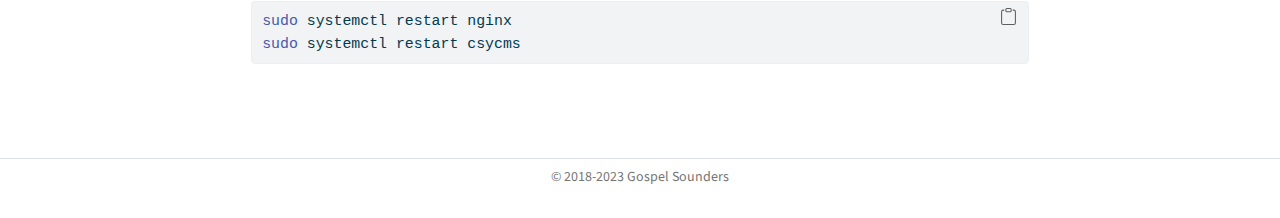
==== commit dc29a4b8: "Update gh-pages to output generated at" ====
--- a/blog/hosting-advent-hymnals-in-csycms-server.html
+++ b/blog/hosting-advent-hymnals-in-csycms-server.html
@@ -2,7 +2,7 @@
 <html xmlns="http://www.w3.org/1999/xhtml" lang="en" xml:lang="en"><head>
 
 <meta charset="utf-8">
-<meta name="generator" content="quarto-1.2.475">
+<meta name="generator" content="quarto-1.3.450">
 
 <meta name="viewport" content="width=device-width, initial-scale=1.0, user-scalable=yes">
 
@@ -19,9 +19,10 @@
 ul.task-list{list-style: none;}
 ul.task-list li input[type="checkbox"] {
   width: 0.8em;
-  margin: 0 0.8em 0.2em -1.6em;
+  margin: 0 0.8em 0.2em -1em; /* quarto-specific, see https://github.com/quarto-dev/quarto-cli/issues/4556 */ 
   vertical-align: middle;
 }
+/* CSS for syntax highlighting */
 pre > code.sourceCode { white-space: pre; position: relative; }
 pre > code.sourceCode > span { display: inline-block; line-height: 1.25; }
 pre > code.sourceCode > span:empty { height: 1.2em; }
@@ -48,43 +49,13 @@
     -khtml-user-select: none; -moz-user-select: none;
     -ms-user-select: none; user-select: none;
     padding: 0 4px; width: 4em;
-    color: #aaaaaa;
-  }
-pre.numberSource { margin-left: 3em; border-left: 1px solid #aaaaaa;  padding-left: 4px; }
+  }
+pre.numberSource { margin-left: 3em;  padding-left: 4px; }
 div.sourceCode
   {   }
 @media screen {
 pre > code.sourceCode > span > a:first-child::before { text-decoration: underline; }
 }
-code span.al { color: #ff0000; font-weight: bold; } /* Alert */
-code span.an { color: #60a0b0; font-weight: bold; font-style: italic; } /* Annotation */
-code span.at { color: #7d9029; } /* Attribute */
-code span.bn { color: #40a070; } /* BaseN */
-code span.bu { color: #008000; } /* BuiltIn */
-code span.cf { color: #007020; font-weight: bold; } /* ControlFlow */
-code span.ch { color: #4070a0; } /* Char */
-code span.cn { color: #880000; } /* Constant */
-code span.co { color: #60a0b0; font-style: italic; } /* Comment */
-code span.cv { color: #60a0b0; font-weight: bold; font-style: italic; } /* CommentVar */
-code span.do { color: #ba2121; font-style: italic; } /* Documentation */
-code span.dt { color: #902000; } /* DataType */
-code span.dv { color: #40a070; } /* DecVal */
-code span.er { color: #ff0000; font-weight: bold; } /* Error */
-code span.ex { } /* Extension */
-code span.fl { color: #40a070; } /* Float */
-code span.fu { color: #06287e; } /* Function */
-code span.im { color: #008000; font-weight: bold; } /* Import */
-code span.in { color: #60a0b0; font-weight: bold; font-style: italic; } /* Information */
-code span.kw { color: #007020; font-weight: bold; } /* Keyword */
-code span.op { color: #666666; } /* Operator */
-code span.ot { color: #007020; } /* Other */
-code span.pp { color: #bc7a00; } /* Preprocessor */
-code span.sc { color: #4070a0; } /* SpecialChar */
-code span.ss { color: #bb6688; } /* SpecialString */
-code span.st { color: #4070a0; } /* String */
-code span.va { color: #19177c; } /* Variable */
-code span.vs { color: #4070a0; } /* VerbatimString */
-code span.wa { color: #60a0b0; font-weight: bold; font-style: italic; } /* Warning */
 </style>
 
 
@@ -123,7 +94,8 @@
     "search-more-matches-text": "more matches in this document",
     "search-clear-button-title": "Clear",
     "search-detached-cancel-button-title": "Cancel",
-    "search-submit-button-title": "Submit"
+    "search-submit-button-title": "Submit",
+    "search-label": "Search"
   }
 }</script>
 
@@ -134,11 +106,18 @@
 
 <div id="quarto-search-results"></div>
   <header id="quarto-header" class="headroom fixed-top">
-  <nav class="quarto-secondary-nav" data-bs-toggle="collapse" data-bs-target="#quarto-sidebar" aria-controls="quarto-sidebar" aria-expanded="false" aria-label="Toggle sidebar navigation" onclick="if (window.quartoToggleHeadroom) { window.quartoToggleHeadroom(); }">
-    <div class="container-fluid d-flex justify-content-between">
-      <h1 class="quarto-secondary-nav-title">Advent Hymnals</h1>
-      <button type="button" class="quarto-btn-toggle btn" aria-label="Show secondary navigation">
-        <i class="bi bi-chevron-right"></i>
+  <nav class="quarto-secondary-nav">
+    <div class="container-fluid d-flex">
+      <button type="button" class="quarto-btn-toggle btn" data-bs-toggle="collapse" data-bs-target="#quarto-sidebar,#quarto-sidebar-glass" aria-controls="quarto-sidebar" aria-expanded="false" aria-label="Toggle sidebar navigation" onclick="if (window.quartoToggleHeadroom) { window.quartoToggleHeadroom(); }">
+        <i class="bi bi-layout-text-sidebar-reverse"></i>
+      </button>
+      <nav class="quarto-page-breadcrumbs" aria-label="breadcrumb"><ol class="breadcrumb"><li class="breadcrumb-item">
+      Advent Hymnals
+      </li></ol></nav>
+      <a class="flex-grow-1" role="button" data-bs-toggle="collapse" data-bs-target="#quarto-sidebar,#quarto-sidebar-glass" aria-controls="quarto-sidebar" aria-expanded="false" aria-label="Toggle sidebar navigation" onclick="if (window.quartoToggleHeadroom) { window.quartoToggleHeadroom(); }">      
+      </a>
+      <button type="button" class="btn quarto-search-button" aria-label="" onclick="window.quartoOpenSearch();">
+        <i class="bi bi-search"></i>
       </button>
     </div>
   </nav>
@@ -146,37 +125,40 @@
 <!-- content -->
 <div id="quarto-content" class="quarto-container page-columns page-rows-contents page-layout-article">
 <!-- sidebar -->
-  <nav id="quarto-sidebar" class="sidebar collapse sidebar-navigation docked overflow-auto">
+  <nav id="quarto-sidebar" class="sidebar collapse collapse-horizontal sidebar-navigation docked overflow-auto">
     <div class="pt-lg-2 mt-2 text-center sidebar-header">
     <div class="sidebar-title mb-0 py-0">
       <a href="../">Advent Hymnals</a> 
         <div class="sidebar-tools-main tools-wide">
-    <a href="https://gospelsounders.org" title="Gospel Sounders" class="sidebar-tool px-1"><i class="bi bi-globe"></i></a>
-    <a href="https://github.com/adventhymnals" title="Advent Hymnals" class="sidebar-tool px-1"><i class="bi bi-github"></i></a>
-  <a href="" class="quarto-color-scheme-toggle sidebar-tool" onclick="window.quartoToggleColorScheme(); return false;" title="Toggle dark mode"><i class="bi"></i></a>
+    <a href="https://gospelsounders.org" rel="" title="Gospel Sounders" class="quarto-navigation-tool px-1" aria-label="Gospel Sounders"><i class="bi bi-globe"></i></a>
+    <a href="https://github.com/adventhymnals" rel="" title="Advent Hymnals" class="quarto-navigation-tool px-1" aria-label="Advent Hymnals"><i class="bi bi-github"></i></a>
+  <a href="" class="quarto-color-scheme-toggle quarto-navigation-tool  px-1" onclick="window.quartoToggleColorScheme(); return false;" title="Toggle dark mode"><i class="bi"></i></a>
 </div>
     </div>
       </div>
-      <div class="mt-2 flex-shrink-0 align-items-center">
+        <div class="mt-2 flex-shrink-0 align-items-center">
         <div class="sidebar-search">
         <div id="quarto-search" class="" title="Search"></div>
         </div>
-      </div>
+        </div>
     <div class="sidebar-menu-container"> 
     <ul class="list-unstyled mt-1">
         <li class="sidebar-item">
   <div class="sidebar-item-container"> 
-  <a href="../index.html" class="sidebar-item-text sidebar-link">Home</a>
+  <a href="../index.html" class="sidebar-item-text sidebar-link">
+ <span class="menu-text">Home</span></a>
   </div>
 </li>
         <li class="sidebar-item">
   <div class="sidebar-item-container"> 
-  <a href="../blog" class="sidebar-item-text sidebar-link">Blog</a>
+  <a href="../blog" class="sidebar-item-text sidebar-link">
+ <span class="menu-text">Blog</span></a>
   </div>
 </li>
     </ul>
     </div>
 </nav>
+<div id="quarto-sidebar-glass" data-bs-toggle="collapse" data-bs-target="#quarto-sidebar,#quarto-sidebar-glass"></div>
 <!-- margin-sidebar -->
     <div id="quarto-margin-sidebar" class="sidebar margin-sidebar">
         <nav id="TOC" role="doc-toc" class="toc-active">
@@ -208,20 +190,24 @@
 <h2 class="anchored" data-anchor-id="installation">Installation</h2>
 <p>First install csycms:</p>
 <div class="sourceCode" id="cb1"><pre class="sourceCode bash code-with-copy"><code class="sourceCode bash"><span id="cb1-1"><a href="#cb1-1" aria-hidden="true" tabindex="-1"></a><span class="ex">npm</span> install <span class="at">-g</span> csycms</span></code><button title="Copy to Clipboard" class="code-copy-button"><i class="bi"></i></button></pre></div>
+<p>or</p>
+<div class="sourceCode" id="cb2"><pre class="sourceCode bash code-with-copy"><code class="sourceCode bash"><span id="cb2-1"><a href="#cb2-1" aria-hidden="true" tabindex="-1"></a><span class="fu">sudo</span> npm install <span class="at">-g</span> csycms <span class="at">--unsafe-perm</span></span></code><button title="Copy to Clipboard" class="code-copy-button"><i class="bi"></i></button></pre></div>
 <p>Then initialize it and create service files:</p>
-<div class="sourceCode" id="cb2"><pre class="sourceCode bash code-with-copy"><code class="sourceCode bash"><span id="cb2-1"><a href="#cb2-1" aria-hidden="true" tabindex="-1"></a><span class="fu">sudo</span> csycms init</span></code><button title="Copy to Clipboard" class="code-copy-button"><i class="bi"></i></button></pre></div>
+<div class="sourceCode" id="cb3"><pre class="sourceCode bash code-with-copy"><code class="sourceCode bash"><span id="cb3-1"><a href="#cb3-1" aria-hidden="true" tabindex="-1"></a><span class="fu">sudo</span> csycms init</span></code><button title="Copy to Clipboard" class="code-copy-button"><i class="bi"></i></button></pre></div>
 <p>Then install advent hymnals site:</p>
-<div class="sourceCode" id="cb3"><pre class="sourceCode bash code-with-copy"><code class="sourceCode bash"><span id="cb3-1"><a href="#cb3-1" aria-hidden="true" tabindex="-1"></a><span class="ex">csycms</span> site <span class="at">--create</span> <span class="at">-n</span> adventhymnals <span class="at">-p</span> 8710 <span class="at">-r</span> https://github.com/GospelSounders/adventhymnals.git <span class="at">-d</span> adventhymnals.org</span></code><button title="Copy to Clipboard" class="code-copy-button"><i class="bi"></i></button></pre></div>
+<div class="sourceCode" id="cb4"><pre class="sourceCode bash code-with-copy"><code class="sourceCode bash"><span id="cb4-1"><a href="#cb4-1" aria-hidden="true" tabindex="-1"></a><span class="ex">csycms</span> site <span class="at">--create</span> <span class="at">-n</span> adventhymnals <span class="at">-p</span> 8710 <span class="at">-r</span> https://github.com/GospelSounders/adventhymnals.git <span class="at">-d</span> adventhymnals.org</span></code><button title="Copy to Clipboard" class="code-copy-button"><i class="bi"></i></button></pre></div>
+<p>or</p>
+<div class="sourceCode" id="cb5"><pre class="sourceCode bash code-with-copy"><code class="sourceCode bash"><span id="cb5-1"><a href="#cb5-1" aria-hidden="true" tabindex="-1"></a><span class="fu">sudo</span> csycms site <span class="at">--create</span> <span class="at">-n</span> adventhymnals <span class="at">-p</span> 8710 <span class="at">-r</span> https://github.com/GospelSounders/adventhymnals.git <span class="at">-d</span> adventhymnals.org</span></code><button title="Copy to Clipboard" class="code-copy-button"><i class="bi"></i></button></pre></div>
 <p>Then make changes to configurations in <code>/etc/csycms/sites-enabled/adventhymnals.yml</code>. A working configuration is found <a href="https://github.com/adventHymnals/resources/blob/master/configurations/adventhymnals.yml">here</a></p>
 <pre><code>sudo nano /etc/csycms/sites-enabled/adventhymnals.yml</code></pre>
 <p>Be sure to change: - domain. Assets will not be loaded if this is wrong - scheme. If this is wrong, assets will not be loaded properly. - site.space - site.title - copyright.title - copyright.url - copyright.name</p>
 <p>Now its time to setup nginx to act as a proxy to our csycms server. Sample configuration is found <a href="https://github.com/adventHymnals/resources/blob/master/configurations/adventhymnals-nginxconfiguration">here</a>. You can have it either an independent file in the nginx config directory or set it up as a block in the main config. Since it redirects all traffic to ssl, you will need to get some ssl certificates. You will use certbot for this.</p>
-<div class="sourceCode" id="cb5"><pre class="sourceCode bash code-with-copy"><code class="sourceCode bash"><span id="cb5-1"><a href="#cb5-1" aria-hidden="true" tabindex="-1"></a><span class="fu">sudo</span> certbot certonly <span class="at">--nginx</span> <span class="at">-d</span> adventhymnals.org</span></code><button title="Copy to Clipboard" class="code-copy-button"><i class="bi"></i></button></pre></div>
+<div class="sourceCode" id="cb7"><pre class="sourceCode bash code-with-copy"><code class="sourceCode bash"><span id="cb7-1"><a href="#cb7-1" aria-hidden="true" tabindex="-1"></a><span class="fu">sudo</span> certbot certonly <span class="at">--nginx</span> <span class="at">-d</span> adventhymnals.org</span></code><button title="Copy to Clipboard" class="code-copy-button"><i class="bi"></i></button></pre></div>
 <p>Install csycms GS theme</p>
-<div class="sourceCode" id="cb6"><pre class="sourceCode bash code-with-copy"><code class="sourceCode bash"><span id="cb6-1"><a href="#cb6-1" aria-hidden="true" tabindex="-1"></a><span class="fu">sudo</span> csycms theme pull GS</span></code><button title="Copy to Clipboard" class="code-copy-button"><i class="bi"></i></button></pre></div>
+<div class="sourceCode" id="cb8"><pre class="sourceCode bash code-with-copy"><code class="sourceCode bash"><span id="cb8-1"><a href="#cb8-1" aria-hidden="true" tabindex="-1"></a><span class="fu">sudo</span> csycms theme pull GS</span></code><button title="Copy to Clipboard" class="code-copy-button"><i class="bi"></i></button></pre></div>
 <p>Now restart both csycms and nginx:</p>
-<div class="sourceCode" id="cb7"><pre class="sourceCode bash code-with-copy"><code class="sourceCode bash"><span id="cb7-1"><a href="#cb7-1" aria-hidden="true" tabindex="-1"></a><span class="fu">sudo</span> systemctl restart nginx</span>
-<span id="cb7-2"><a href="#cb7-2" aria-hidden="true" tabindex="-1"></a><span class="fu">sudo</span> systemctl restart csycms</span></code><button title="Copy to Clipboard" class="code-copy-button"><i class="bi"></i></button></pre></div>
+<div class="sourceCode" id="cb9"><pre class="sourceCode bash code-with-copy"><code class="sourceCode bash"><span id="cb9-1"><a href="#cb9-1" aria-hidden="true" tabindex="-1"></a><span class="fu">sudo</span> systemctl restart nginx</span>
+<span id="cb9-2"><a href="#cb9-2" aria-hidden="true" tabindex="-1"></a><span class="fu">sudo</span> systemctl restart csycms</span></code><button title="Copy to Clipboard" class="code-copy-button"><i class="bi"></i></button></pre></div>
 
 
 </section>
@@ -369,9 +355,23 @@
     icon: icon
   };
   anchorJS.add('.anchored');
+  const isCodeAnnotation = (el) => {
+    for (const clz of el.classList) {
+      if (clz.startsWith('code-annotation-')) {                     
+        return true;
+      }
+    }
+    return false;
+  }
   const clipboard = new window.ClipboardJS('.code-copy-button', {
-    target: function(trigger) {
-      return trigger.previousElementSibling;
+    text: function(trigger) {
+      const codeEl = trigger.previousElementSibling.cloneNode(true);
+      for (const childEl of codeEl.children) {
+        if (isCodeAnnotation(childEl)) {
+          childEl.remove();
+        }
+      }
+      return codeEl.innerText;
     }
   });
   clipboard.on('success', function(e) {
@@ -436,6 +436,92 @@
       return note.innerHTML;
     });
   }
+      let selectedAnnoteEl;
+      const selectorForAnnotation = ( cell, annotation) => {
+        let cellAttr = 'data-code-cell="' + cell + '"';
+        let lineAttr = 'data-code-annotation="' +  annotation + '"';
+        const selector = 'span[' + cellAttr + '][' + lineAttr + ']';
+        return selector;
+      }
+      const selectCodeLines = (annoteEl) => {
+        const doc = window.document;
+        const targetCell = annoteEl.getAttribute("data-target-cell");
+        const targetAnnotation = annoteEl.getAttribute("data-target-annotation");
+        const annoteSpan = window.document.querySelector(selectorForAnnotation(targetCell, targetAnnotation));
+        const lines = annoteSpan.getAttribute("data-code-lines").split(",");
+        const lineIds = lines.map((line) => {
+          return targetCell + "-" + line;
+        })
+        let top = null;
+        let height = null;
+        let parent = null;
+        if (lineIds.length > 0) {
+            //compute the position of the single el (top and bottom and make a div)
+            const el = window.document.getElementById(lineIds[0]);
+            top = el.offsetTop;
+            height = el.offsetHeight;
+            parent = el.parentElement.parentElement;
+          if (lineIds.length > 1) {
+            const lastEl = window.document.getElementById(lineIds[lineIds.length - 1]);
+            const bottom = lastEl.offsetTop + lastEl.offsetHeight;
+            height = bottom - top;
+          }
+          if (top !== null && height !== null && parent !== null) {
+            // cook up a div (if necessary) and position it 
+            let div = window.document.getElementById("code-annotation-line-highlight");
+            if (div === null) {
+              div = window.document.createElement("div");
+              div.setAttribute("id", "code-annotation-line-highlight");
+              div.style.position = 'absolute';
+              parent.appendChild(div);
+            }
+            div.style.top = top - 2 + "px";
+            div.style.height = height + 4 + "px";
+            let gutterDiv = window.document.getElementById("code-annotation-line-highlight-gutter");
+            if (gutterDiv === null) {
+              gutterDiv = window.document.createElement("div");
+              gutterDiv.setAttribute("id", "code-annotation-line-highlight-gutter");
+              gutterDiv.style.position = 'absolute';
+              const codeCell = window.document.getElementById(targetCell);
+              const gutter = codeCell.querySelector('.code-annotation-gutter');
+              gutter.appendChild(gutterDiv);
+            }
+            gutterDiv.style.top = top - 2 + "px";
+            gutterDiv.style.height = height + 4 + "px";
+          }
+          selectedAnnoteEl = annoteEl;
+        }
+      };
+      const unselectCodeLines = () => {
+        const elementsIds = ["code-annotation-line-highlight", "code-annotation-line-highlight-gutter"];
+        elementsIds.forEach((elId) => {
+          const div = window.document.getElementById(elId);
+          if (div) {
+            div.remove();
+          }
+        });
+        selectedAnnoteEl = undefined;
+      };
+      // Attach click handler to the DT
+      const annoteDls = window.document.querySelectorAll('dt[data-target-cell]');
+      for (const annoteDlNode of annoteDls) {
+        annoteDlNode.addEventListener('click', (event) => {
+          const clickedEl = event.target;
+          if (clickedEl !== selectedAnnoteEl) {
+            unselectCodeLines();
+            const activeEl = window.document.querySelector('dt[data-target-cell].code-annotation-active');
+            if (activeEl) {
+              activeEl.classList.remove('code-annotation-active');
+            }
+            selectCodeLines(clickedEl);
+            clickedEl.classList.add('code-annotation-active');
+          } else {
+            // Unselect the line
+            unselectCodeLines();
+            clickedEl.classList.remove('code-annotation-active');
+          }
+        });
+      }
   const findCites = (el) => {
     const parentEl = el.parentElement;
     if (parentEl) {
@@ -478,7 +564,13 @@
 </div> <!-- /content -->
 <footer class="footer">
   <div class="nav-footer">
-      <div class="nav-footer-center">© 2018-2023 Gospel Sounders</div>
+    <div class="nav-footer-left">
+      &nbsp;
+    </div>   
+    <div class="nav-footer-center">© 2018-2023 Gospel Sounders</div>
+    <div class="nav-footer-right">
+      &nbsp;
+    </div>
   </div>
 </footer>
 
--- a/site_libs/quarto-html/quarto-syntax-highlighting.css
+++ b/site_libs/quarto-html/quarto-syntax-highlighting.css
@@ -55,62 +55,85 @@
 
 code span.ot {
   color: #003B4F;
+  font-style: inherit;
 }
 
 code span.at {
   color: #657422;
+  font-style: inherit;
 }
 
 code span.ss {
   color: #20794D;
+  font-style: inherit;
 }
 
 code span.an {
   color: #5E5E5E;
+  font-style: inherit;
 }
 
 code span.fu {
   color: #4758AB;
+  font-style: inherit;
 }
 
 code span.st {
   color: #20794D;
+  font-style: inherit;
 }
 
 code span.cf {
   color: #003B4F;
+  font-style: inherit;
 }
 
 code span.op {
   color: #5E5E5E;
+  font-style: inherit;
 }
 
 code span.er {
   color: #AD0000;
+  font-style: inherit;
 }
 
 code span.bn {
   color: #AD0000;
+  font-style: inherit;
 }
 
 code span.al {
   color: #AD0000;
+  font-style: inherit;
 }
 
 code span.va {
   color: #111111;
+  font-style: inherit;
+}
+
+code span.bu {
+  font-style: inherit;
+}
+
+code span.ex {
+  font-style: inherit;
 }
 
 code span.pp {
   color: #AD0000;
+  font-style: inherit;
 }
 
 code span.in {
   color: #5E5E5E;
+  font-style: inherit;
 }
 
 code span.vs {
   color: #20794D;
+  font-style: inherit;
 }
 
 code span.wa {
@@ -125,22 +148,27 @@
 
 code span.im {
   color: #00769E;
+  font-style: inherit;
 }
 
 code span.ch {
   color: #20794D;
+  font-style: inherit;
 }
 
 code span.dt {
   color: #AD0000;
+  font-style: inherit;
 }
 
 code span.fl {
   color: #AD0000;
+  font-style: inherit;
 }
 
 code span.co {
   color: #5E5E5E;
+  font-style: inherit;
 }
 
 code span.cv {
@@ -150,18 +178,22 @@
 
 code span.cn {
   color: #8f5902;
+  font-style: inherit;
 }
 
 code span.sc {
   color: #5E5E5E;
+  font-style: inherit;
 }
 
 code span.dv {
   color: #AD0000;
+  font-style: inherit;
 }
 
 code span.kw {
   color: #003B4F;
+  font-style: inherit;
 }
 
 .prevent-inlining {
--- a/site_libs/quarto-html/quarto-syntax-highlighting-dark.css
+++ b/site_libs/quarto-html/quarto-syntax-highlighting-dark.css
@@ -38,6 +38,7 @@
 }
 
 code span.al {
+  background-color: #2a0f15;
   font-weight: bold;
   color: #f07178;
 }
@@ -153,6 +154,7 @@
 }
 
 code span.re {
+  background-color: #f8f8f2;
   color: #00e0e0;
 }
 
